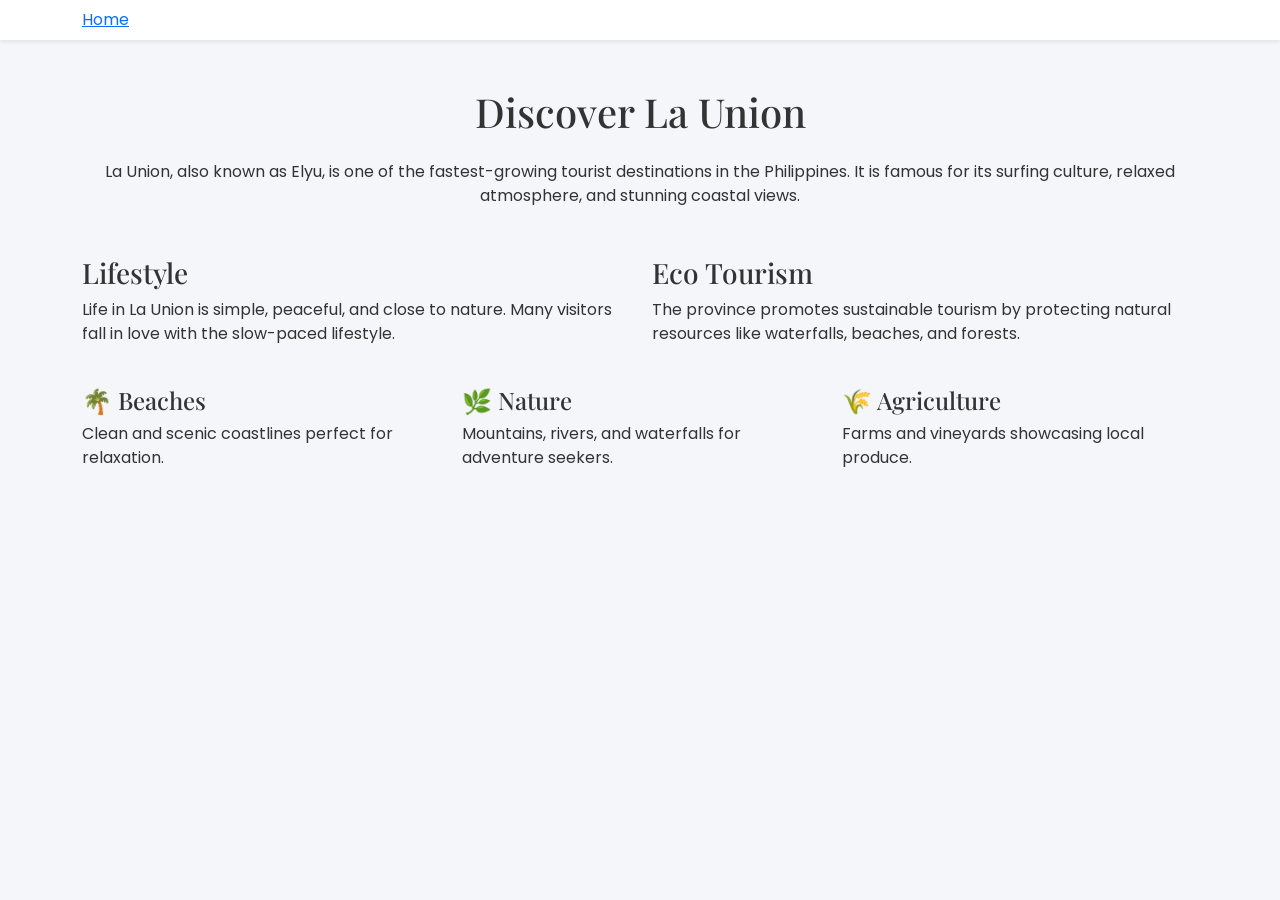
==== about.html @ d93eab06 "Add files via upload" ====
<!DOCTYPE html>
<html lang="en">
<head>
<meta charset="UTF-8">
<meta name="viewport" content="width=device-width, initial-scale=1.0">
<title>About</title>
<link href="https://cdn.jsdelivr.net/npm/bootstrap@5.3.0/dist/css/bootstrap.min.css" rel="stylesheet">
<link rel="stylesheet" href="styles.css">
</head>

<body>

<nav class="navbar navbar-expand-lg bg-white shadow-sm">
<div class="container">
<a href="index.html">Home</a>
</div>
</nav>

<main class="container py-5">

<h1 class="text-center mb-4">Discover La Union</h1>

<p class="text-center">
La Union, also known as Elyu, is one of the fastest-growing tourist destinations in the Philippines. 
It is famous for its surfing culture, relaxed atmosphere, and stunning coastal views.
</p>

<div class="row mt-5">
<div class="col-md-6">
<h3>Lifestyle</h3>
<p>
Life in La Union is simple, peaceful, and close to nature. Many visitors fall in love with the slow-paced lifestyle.
</p>
</div>

<div class="col-md-6">
<h3>Eco Tourism</h3>
<p>
The province promotes sustainable tourism by protecting natural resources like waterfalls, beaches, and forests.
</p>
</div>
</div>

<div class="row mt-4">
<div class="col-md-4">
<h4>🌴 Beaches</h4>
<p>Clean and scenic coastlines perfect for relaxation.</p>
</div>
<div class="col-md-4">
<h4>🌿 Nature</h4>
<p>Mountains, rivers, and waterfalls for adventure seekers.</p>
</div>
<div class="col-md-4">
<h4>🌾 Agriculture</h4>
<p>Farms and vineyards showcasing local produce.</p>
</div>
</div>

</main>

</body>
</html>
---- styles.css ----
@import url('https://fonts.googleapis.com/css2?family=Playfair+Display:wght@400;700&family=Poppins:wght@300;400;600&display=swap');

:root {
    --primary: #ff7a00;
    --dark: #1e1e1e;
    --light: #ffffff;
    --bg: #f4f6f9;
}

body {
    font-family: 'Poppins', sans-serif;
    background: var(--bg);
    color: #333;
}
 
h1, h2, h3, h4 {
    font-family: 'Playfair Display', serif;
}
 
.navbar {
    backdrop-filter: blur(10px);
}
.nav-link {
    font-weight: 600;
    letter-spacing: 1px;
    position: relative;
}
.nav-link::after {
    content: '';
    width: 0%;
    height: 2px;
    background: var(--primary);
    position: absolute;
    bottom: 0;
    left: 0;
    transition: 0.3s;
}
.nav-link:hover::after {
    width: 100%;
}
 
.hero-home {
    background: linear-gradient(rgba(0,0,0,0.5), rgba(0,0,0,0.5)),
    url('https://images.unsplash.com/photo-1507525428034-b723cf961d3e?w=1600') center/cover;
    height: 90vh;
    display: flex;
    align-items: center;
    justify-content: center;
    color: white;
    text-align: center;
}

.hero-home h1 {
    font-size: 4rem;
    animation: fadeInDown 1s ease;
}

.hero-home p {
    animation: fadeInUp 1.2s ease;
}
 
.btn-custom {
    background: linear-gradient(135deg, #ff7a00, #ffae42);
    border: none;
    border-radius: 50px;
    padding: 12px 35px;
    font-weight: bold;
    transition: 0.3s;
}
.btn-custom:hover {
    transform: translateY(-3px);
    box-shadow: 0 8px 20px rgba(0,0,0,0.2);
}
 
.image-card {
    position: relative;
    overflow: hidden;
    border-radius: 20px;
    transition: 0.4s;
}
.image-card img {
    width: 100%;
    height: 260px;
    object-fit: cover;
    transition: 0.4s;
}
.image-card:hover img {
    transform: scale(1.1);
}
.image-card:hover {
    transform: translateY(-5px);
}

.image-card-caption {
    position: absolute;
    bottom: 0;
    width: 100%;
    padding: 20px;
    color: white;
    background: linear-gradient(transparent, rgba(0,0,0,0.8));
}
 
.activity-pill {
    background: linear-gradient(135deg, #ff7a00, #ffae42);
    border-radius: 50px;
    padding: 15px;
    text-align: center;
    color: white;
    font-weight: bold;
    transition: 0.3s;
    cursor: pointer;
}
.activity-pill:hover {
    transform: scale(1.05);
}
 
.glass {
    background: rgba(255,255,255,0.2);
    backdrop-filter: blur(15px);
    border-radius: 15px;
}
 
footer {
    background: var(--dark);
}
 
@keyframes fadeInDown {
    from {opacity: 0; transform: translateY(-30px);}
    to {opacity: 1; transform: translateY(0);}
}
@keyframes fadeInUp {
    from {opacity: 0; transform: translateY(30px);}
    to {opacity: 1; transform: translateY(0);}
}
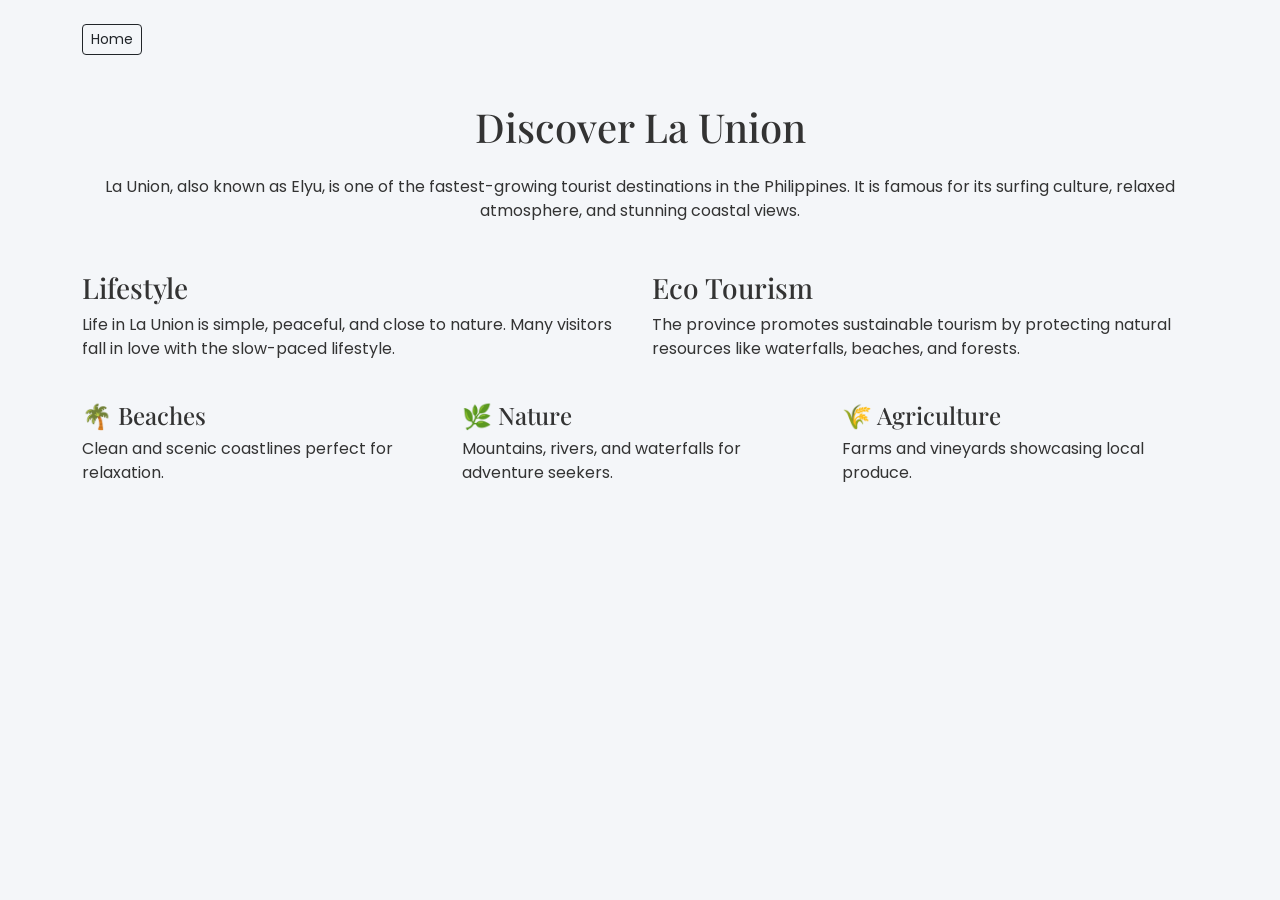
==== commit 9ae5e2c8: "Update about.html" ====
--- a/about.html
+++ b/about.html
@@ -9,15 +9,11 @@
 </head>
 
 <body>
-
-<nav class="navbar navbar-expand-lg bg-white shadow-sm">
-<div class="container">
-<a href="index.html">Home</a>
+<div class="container pt-4">
+    <a href="index.html" class="btn btn-outline-dark btn-sm">Home</a>
 </div>
-</nav>
 
 <main class="container py-5">
-
 <h1 class="text-center mb-4">Discover La Union</h1>
 
 <p class="text-center">
@@ -26,37 +22,31 @@
 </p>
 
 <div class="row mt-5">
-<div class="col-md-6">
-<h3>Lifestyle</h3>
-<p>
-Life in La Union is simple, peaceful, and close to nature. Many visitors fall in love with the slow-paced lifestyle.
-</p>
-</div>
+    <div class="col-md-6">
+        <h3>Lifestyle</h3>
+        <p>Life in La Union is simple, peaceful, and close to nature. Many visitors fall in love with the slow-paced lifestyle.</p>
+    </div>
 
-<div class="col-md-6">
-<h3>Eco Tourism</h3>
-<p>
-The province promotes sustainable tourism by protecting natural resources like waterfalls, beaches, and forests.
-</p>
-</div>
+    <div class="col-md-6">
+        <h3>Eco Tourism</h3>
+        <p>The province promotes sustainable tourism by protecting natural resources like waterfalls, beaches, and forests.</p>
+    </div>
 </div>
 
 <div class="row mt-4">
-<div class="col-md-4">
-<h4>🌴 Beaches</h4>
-<p>Clean and scenic coastlines perfect for relaxation.</p>
+    <div class="col-md-4">
+        <h4>🌴 Beaches</h4>
+        <p>Clean and scenic coastlines perfect for relaxation.</p>
+    </div>
+    <div class="col-md-4">
+        <h4>🌿 Nature</h4>
+        <p>Mountains, rivers, and waterfalls for adventure seekers.</p>
+    </div>
+    <div class="col-md-4">
+        <h4>🌾 Agriculture</h4>
+        <p>Farms and vineyards showcasing local produce.</p>
+    </div>
 </div>
-<div class="col-md-4">
-<h4>🌿 Nature</h4>
-<p>Mountains, rivers, and waterfalls for adventure seekers.</p>
-</div>
-<div class="col-md-4">
-<h4>🌾 Agriculture</h4>
-<p>Farms and vineyards showcasing local produce.</p>
-</div>
-</div>
-
 </main>
-
 </body>
-</html>+</html>
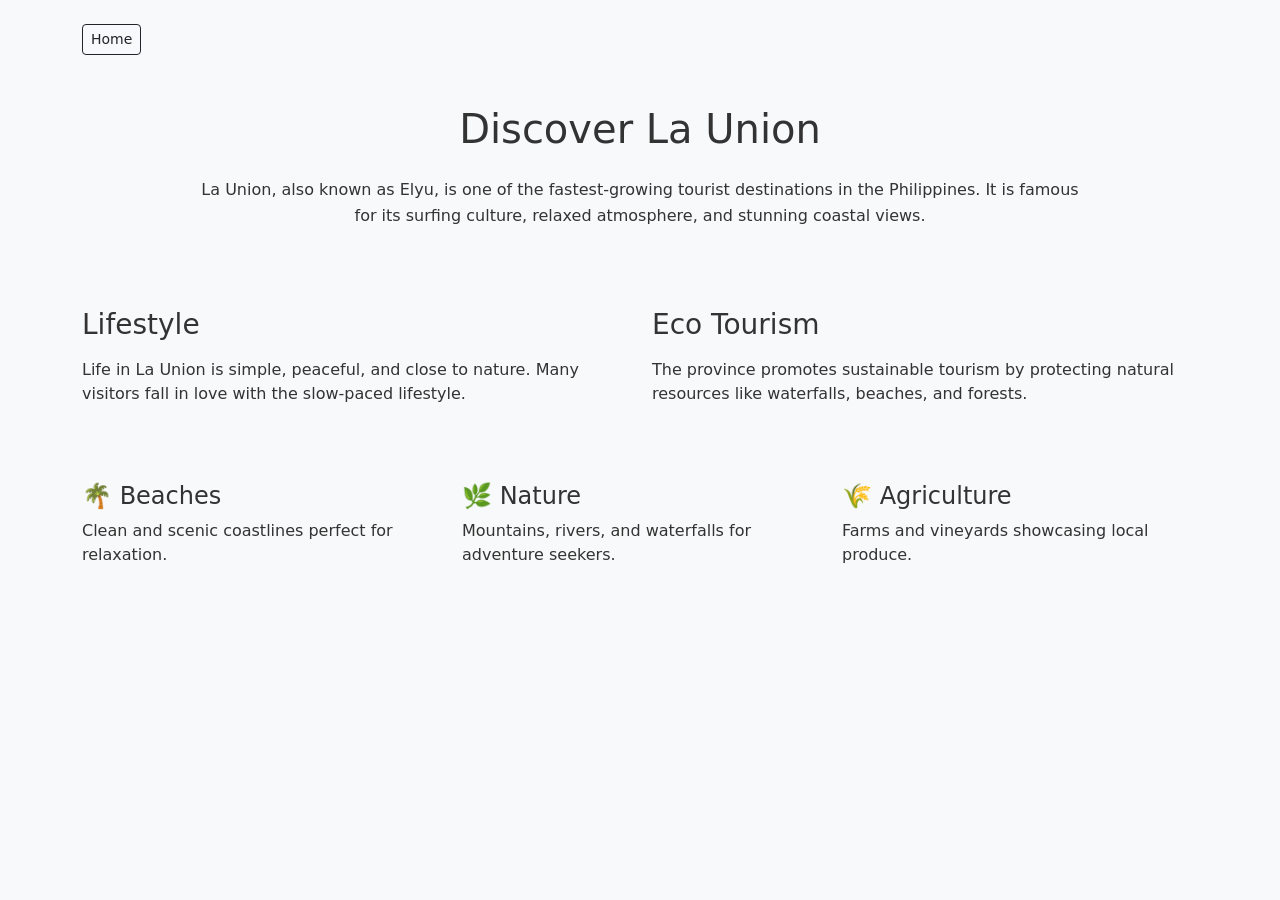
==== commit fba8753c: "Update about.html" ====
--- a/about.html
+++ b/about.html
@@ -1,11 +1,19 @@
 <!DOCTYPE html>
 <html lang="en">
 <head>
-<meta charset="UTF-8">
-<meta name="viewport" content="width=device-width, initial-scale=1.0">
-<title>About</title>
-<link href="https://cdn.jsdelivr.net/npm/bootstrap@5.3.0/dist/css/bootstrap.min.css" rel="stylesheet">
-<link rel="stylesheet" href="styles.css">
+    <meta charset="UTF-8">
+    <meta name="viewport" content="width=device-width, initial-scale=1.0">
+    <title>About</title>
+    <link href="https://cdn.jsdelivr.net/npm/bootstrap@5.3.0/dist/css/bootstrap.min.css" rel="stylesheet">
+    <style>
+        /* Essential CSS to match the image's specific text weight and spacing */
+        body { background-color: #f8f9fa; color: #333; }
+        .hero-p { max-width: 900px; margin: 0 auto; line-height: 1.6; }
+        h1 { font-weight: 400; margin-top: 50px; }
+        h3, h4 { font-weight: 400; }
+        .row-gap { margin-top: 80px; } /* Large gap before the Lifestyle/Eco section */
+        .feature-gap { margin-top: 60px; } /* Gap before the Beaches/Nature/Agri section */
+    </style>
 </head>
 
 <body>
@@ -13,40 +21,40 @@
     <a href="index.html" class="btn btn-outline-dark btn-sm">Home</a>
 </div>
 
-<main class="container py-5">
-<h1 class="text-center mb-4">Discover La Union</h1>
-
-<p class="text-center">
-La Union, also known as Elyu, is one of the fastest-growing tourist destinations in the Philippines. 
-It is famous for its surfing culture, relaxed atmosphere, and stunning coastal views.
-</p>
-
-<div class="row mt-5">
-    <div class="col-md-6">
-        <h3>Lifestyle</h3>
-        <p>Life in La Union is simple, peaceful, and close to nature. Many visitors fall in love with the slow-paced lifestyle.</p>
+<main class="container">
+    <div class="text-center">
+        <h1 class="mb-4">Discover La Union</h1>
+        <p class="hero-p">
+            La Union, also known as Elyu, is one of the fastest-growing tourist destinations in the Philippines. 
+            It is famous for its surfing culture, relaxed atmosphere, and stunning coastal views.
+        </p>
     </div>
 
-    <div class="col-md-6">
-        <h3>Eco Tourism</h3>
-        <p>The province promotes sustainable tourism by protecting natural resources like waterfalls, beaches, and forests.</p>
+    <div class="row row-gap">
+        <div class="col-md-6">
+            <h3 class="mb-3">Lifestyle</h3>
+            <p class="pe-md-5">Life in La Union is simple, peaceful, and close to nature. Many visitors fall in love with the slow-paced lifestyle.</p>
+        </div>
+        <div class="col-md-6">
+            <h3 class="mb-3">Eco Tourism</h3>
+            <p>The province promotes sustainable tourism by protecting natural resources like waterfalls, beaches, and forests.</p>
+        </div>
     </div>
-</div>
 
-<div class="row mt-4">
-    <div class="col-md-4">
-        <h4>🌴 Beaches</h4>
-        <p>Clean and scenic coastlines perfect for relaxation.</p>
+    <div class="row feature-gap pb-5">
+        <div class="col-md-4">
+            <h4 class="mb-2">🌴 Beaches</h4>
+            <p>Clean and scenic coastlines perfect for relaxation.</p>
+        </div>
+        <div class="col-md-4">
+            <h4 class="mb-2">🌿 Nature</h4>
+            <p>Mountains, rivers, and waterfalls for adventure seekers.</p>
+        </div>
+        <div class="col-md-4">
+            <h4 class="mb-2">🌾 Agriculture</h4>
+            <p>Farms and vineyards showcasing local produce.</p>
+        </div>
     </div>
-    <div class="col-md-4">
-        <h4>🌿 Nature</h4>
-        <p>Mountains, rivers, and waterfalls for adventure seekers.</p>
-    </div>
-    <div class="col-md-4">
-        <h4>🌾 Agriculture</h4>
-        <p>Farms and vineyards showcasing local produce.</p>
-    </div>
-</div>
 </main>
 </body>
 </html>
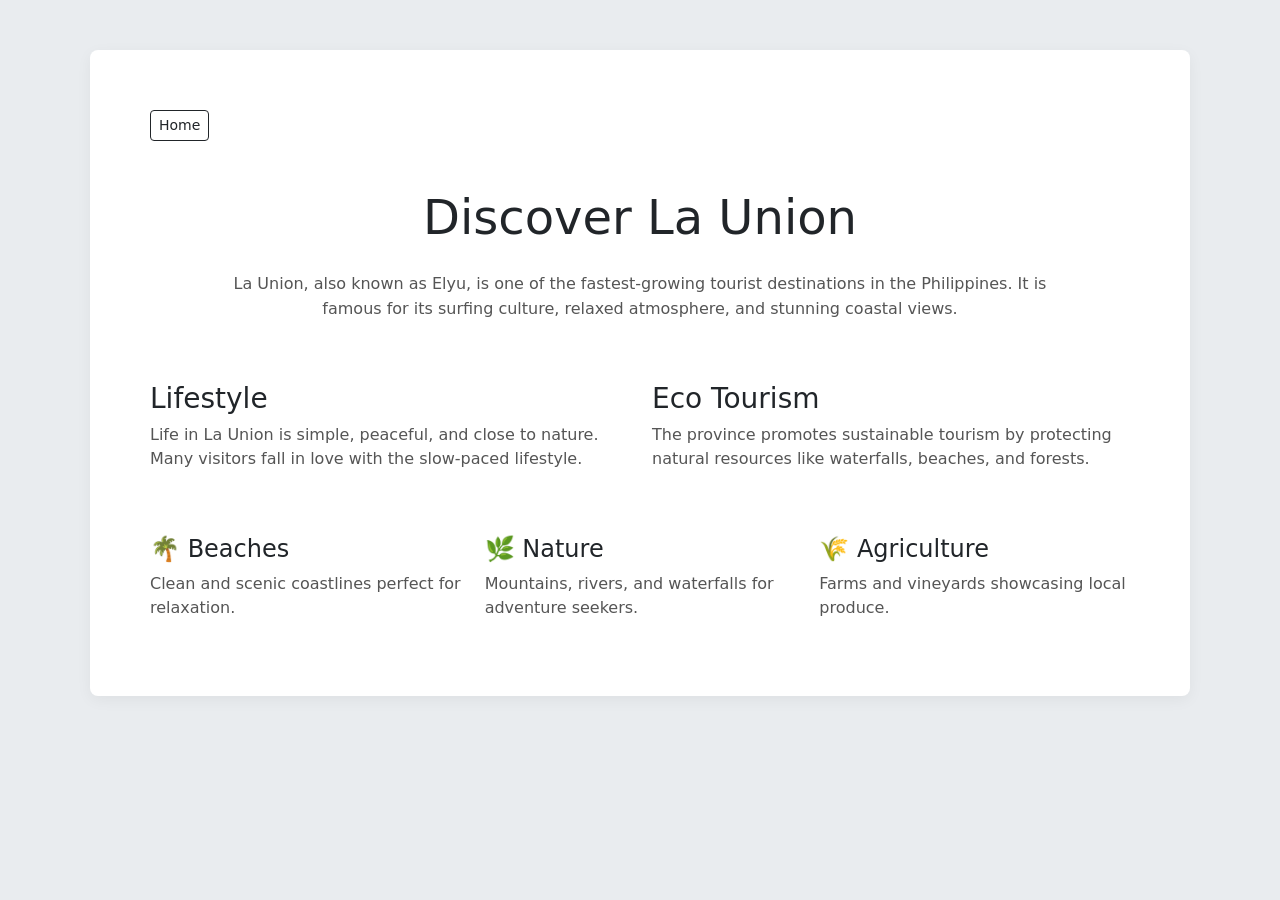
==== commit bb61c428: "Update about.html" ====
--- a/about.html
+++ b/about.html
@@ -3,58 +3,89 @@
 <head>
     <meta charset="UTF-8">
     <meta name="viewport" content="width=device-width, initial-scale=1.0">
-    <title>About</title>
+    <title>About La Union</title>
     <link href="https://cdn.jsdelivr.net/npm/bootstrap@5.3.0/dist/css/bootstrap.min.css" rel="stylesheet">
     <style>
-        /* Essential CSS to match the image's specific text weight and spacing */
-        body { background-color: #f8f9fa; color: #333; }
-        .hero-p { max-width: 900px; margin: 0 auto; line-height: 1.6; }
-        h1 { font-weight: 400; margin-top: 50px; }
-        h3, h4 { font-weight: 400; }
-        .row-gap { margin-top: 80px; } /* Large gap before the Lifestyle/Eco section */
-        .feature-gap { margin-top: 60px; } /* Gap before the Beaches/Nature/Agri section */
+        body {
+            background-color: #e9ecef; /* Darker background to make the box pop */
+            padding: 50px 0;
+        }
+
+        /* The "Box" Container */
+        .content-box {
+            background-color: #ffffff;
+            max-width: 1100px;
+            margin: 0 auto;
+            padding: 60px;
+            border-radius: 8px;
+            box-shadow: 0 4px 15px rgba(0,0,0,0.05);
+        }
+
+        /* Spacing Adjustments */
+        .hero-text {
+            max-width: 850px;
+            margin: 0 auto 60px auto;
+            line-height: 1.6;
+        }
+
+        .section-spacing {
+            margin-top: 50px;
+        }
+
+        h1, h3, h4 {
+            font-weight: 500;
+        }
+
+        p {
+            color: #555;
+        }
     </style>
 </head>
+<body>
 
-<body>
-<div class="container pt-4">
-    <a href="index.html" class="btn btn-outline-dark btn-sm">Home</a>
-</div>
+<div class="container">
+    <div class="content-box">
+        
+        <div class="mb-5">
+            <a href="index.html" class="btn btn-outline-dark btn-sm">Home</a>
+        </div>
 
-<main class="container">
-    <div class="text-center">
-        <h1 class="mb-4">Discover La Union</h1>
-        <p class="hero-p">
-            La Union, also known as Elyu, is one of the fastest-growing tourist destinations in the Philippines. 
-            It is famous for its surfing culture, relaxed atmosphere, and stunning coastal views.
-        </p>
+        <div class="text-center">
+            <h1 class="display-5 mb-4">Discover La Union</h1>
+            <p class="hero-text">
+                La Union, also known as Elyu, is one of the fastest-growing tourist destinations in the Philippines. 
+                It is famous for its surfing culture, relaxed atmosphere, and stunning coastal views.
+            </p>
+        </div>
+
+        <div class="row section-spacing">
+            <div class="col-md-6 mb-4">
+                <h3>Lifestyle</h3>
+                <p>Life in La Union is simple, peaceful, and close to nature. Many visitors fall in love with the slow-paced lifestyle.</p>
+            </div>
+            <div class="col-md-6 mb-4">
+                <h3>Eco Tourism</h3>
+                <p>The province promotes sustainable tourism by protecting natural resources like waterfalls, beaches, and forests.</p>
+            </div>
+        </div>
+
+        <div class="row mt-4">
+            <div class="col-md-4">
+                <h4>🌴 Beaches</h4>
+                <p>Clean and scenic coastlines perfect for relaxation.</p>
+            </div>
+            <div class="col-md-4">
+                <h4>🌿 Nature</h4>
+                <p>Mountains, rivers, and waterfalls for adventure seekers.</p>
+            </div>
+            <div class="col-md-4">
+                <h4>🌾 Agriculture</h4>
+                <p>Farms and vineyards showcasing local produce.</p>
+            </div>
+        </div>
+
+    </div> 
     </div>
 
-    <div class="row row-gap">
-        <div class="col-md-6">
-            <h3 class="mb-3">Lifestyle</h3>
-            <p class="pe-md-5">Life in La Union is simple, peaceful, and close to nature. Many visitors fall in love with the slow-paced lifestyle.</p>
-        </div>
-        <div class="col-md-6">
-            <h3 class="mb-3">Eco Tourism</h3>
-            <p>The province promotes sustainable tourism by protecting natural resources like waterfalls, beaches, and forests.</p>
-        </div>
-    </div>
-
-    <div class="row feature-gap pb-5">
-        <div class="col-md-4">
-            <h4 class="mb-2">🌴 Beaches</h4>
-            <p>Clean and scenic coastlines perfect for relaxation.</p>
-        </div>
-        <div class="col-md-4">
-            <h4 class="mb-2">🌿 Nature</h4>
-            <p>Mountains, rivers, and waterfalls for adventure seekers.</p>
-        </div>
-        <div class="col-md-4">
-            <h4 class="mb-2">🌾 Agriculture</h4>
-            <p>Farms and vineyards showcasing local produce.</p>
-        </div>
-    </div>
-</main>
 </body>
 </html>
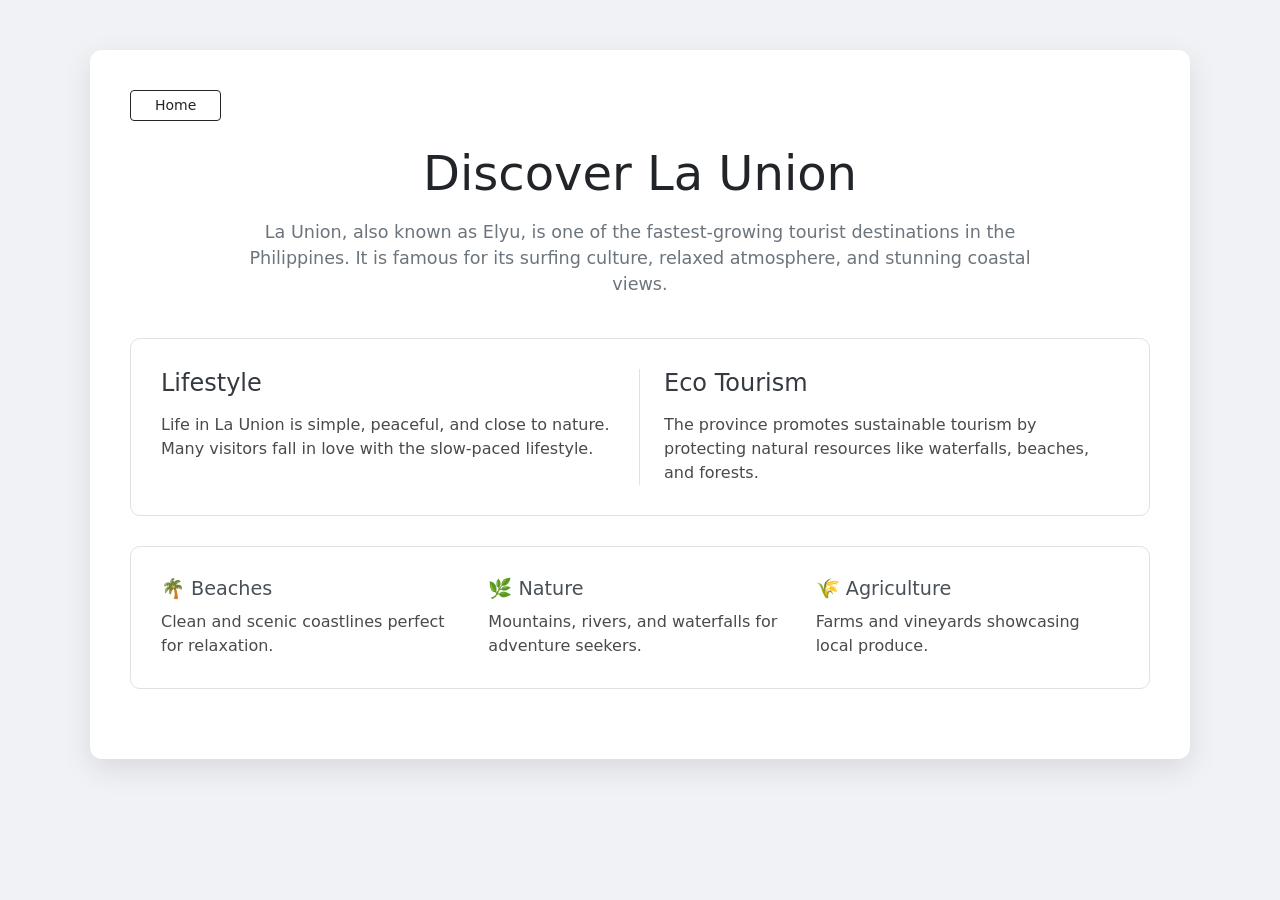
==== commit 837e0725: "Update about.html" ====
--- a/about.html
+++ b/about.html
@@ -1,91 +1,103 @@
-<!DOCTYPE html>
-<html lang="en">
-<head>
-    <meta charset="UTF-8">
-    <meta name="viewport" content="width=device-width, initial-scale=1.0">
-    <title>About La Union</title>
-    <link href="https://cdn.jsdelivr.net/npm/bootstrap@5.3.0/dist/css/bootstrap.min.css" rel="stylesheet">
-    <style>
-        body {
-            background-color: #e9ecef; /* Darker background to make the box pop */
-            padding: 50px 0;
-        }
-
-        /* The "Box" Container */
-        .content-box {
-            background-color: #ffffff;
-            max-width: 1100px;
-            margin: 0 auto;
-            padding: 60px;
-            border-radius: 8px;
-            box-shadow: 0 4px 15px rgba(0,0,0,0.05);
-        }
-
-        /* Spacing Adjustments */
-        .hero-text {
-            max-width: 850px;
-            margin: 0 auto 60px auto;
-            line-height: 1.6;
-        }
-
-        .section-spacing {
-            margin-top: 50px;
-        }
-
-        h1, h3, h4 {
-            font-weight: 500;
-        }
-
-        p {
-            color: #555;
-        }
-    </style>
-</head>
-<body>
-
-<div class="container">
-    <div class="content-box">
-        
-        <div class="mb-5">
-            <a href="index.html" class="btn btn-outline-dark btn-sm">Home</a>
-        </div>
-
-        <div class="text-center">
-            <h1 class="display-5 mb-4">Discover La Union</h1>
-            <p class="hero-text">
-                La Union, also known as Elyu, is one of the fastest-growing tourist destinations in the Philippines. 
-                It is famous for its surfing culture, relaxed atmosphere, and stunning coastal views.
-            </p>
-        </div>
-
-        <div class="row section-spacing">
-            <div class="col-md-6 mb-4">
-                <h3>Lifestyle</h3>
-                <p>Life in La Union is simple, peaceful, and close to nature. Many visitors fall in love with the slow-paced lifestyle.</p>
-            </div>
-            <div class="col-md-6 mb-4">
-                <h3>Eco Tourism</h3>
-                <p>The province promotes sustainable tourism by protecting natural resources like waterfalls, beaches, and forests.</p>
-            </div>
-        </div>
-
-        <div class="row mt-4">
-            <div class="col-md-4">
-                <h4>🌴 Beaches</h4>
-                <p>Clean and scenic coastlines perfect for relaxation.</p>
-            </div>
-            <div class="col-md-4">
-                <h4>🌿 Nature</h4>
-                <p>Mountains, rivers, and waterfalls for adventure seekers.</p>
-            </div>
-            <div class="col-md-4">
-                <h4>🌾 Agriculture</h4>
-                <p>Farms and vineyards showcasing local produce.</p>
-            </div>
-        </div>
-
-    </div> 
-    </div>
-
-</body>
-</html>
+<!DOCTYPE html>
+<html lang="en">
+<head>
+    <meta charset="UTF-8">
+    <meta name="viewport" content="width=device-width, initial-scale=1.0">
+    <title>About La Union</title>
+    <link href="https://cdn.jsdelivr.net/npm/bootstrap@5.3.0/dist/css/bootstrap.min.css" rel="stylesheet">
+    <style>
+        body {
+            background-color: #f0f2f5;
+            padding: 50px 0;
+        }
+
+        /* Main Outer Container */
+        .content-box {
+            background-color: #ffffff;
+            max-width: 1100px;
+            margin: 0 auto;
+            padding: 40px;
+            border-radius: 12px;
+            box-shadow: 0 10px 30px rgba(0,0,0,0.1);
+        }
+
+        /* Visible Boxes for the Content */
+        .visible-card {
+            background-color: #ffffff;
+            border: 1px solid #dee2e6;
+            border-radius: 10px;
+            padding: 30px;
+            margin-bottom: 30px;
+            transition: transform 0.2s;
+        }
+
+        .visible-card:hover {
+            border-color: #adb5bd;
+        }
+
+        .hero-text {
+            max-width: 800px;
+            margin: 0 auto 40px auto;
+            color: #6c757d;
+            font-size: 1.1rem;
+        }
+
+        h1 { font-weight: 700; color: #212529; }
+        h3 { font-size: 1.5rem; color: #343a40; margin-bottom: 15px; }
+        h4 { font-size: 1.2rem; color: #495057; margin-bottom: 10px; }
+        p { margin-bottom: 0; color: #4a4a4a; }
+
+    </style>
+</head>
+<body>
+
+<div class="container">
+    <div class="content-box">
+        
+        <div class="mb-4">
+            <a href="index.html" class="btn btn-outline-dark btn-sm px-4">Home</a>
+        </div>
+
+        <div class="text-center">
+            <h1 class="display-5 mb-3">Discover La Union</h1>
+            <p class="hero-text">
+                La Union, also known as Elyu, is one of the fastest-growing tourist destinations in the Philippines. 
+                It is famous for its surfing culture, relaxed atmosphere, and stunning coastal views.
+            </p>
+        </div>
+
+        <div class="visible-card">
+            <div class="row">
+                <div class="col-md-6 border-end">
+                    <h3>Lifestyle</h3>
+                    <p>Life in La Union is simple, peaceful, and close to nature. Many visitors fall in love with the slow-paced lifestyle.</p>
+                </div>
+                <div class="col-md-6 ps-md-4">
+                    <h3>Eco Tourism</h3>
+                    <p>The province promotes sustainable tourism by protecting natural resources like waterfalls, beaches, and forests.</p>
+                </div>
+            </div>
+        </div>
+
+        <div class="visible-card">
+            <div class="row g-4 text-center text-md-start">
+                <div class="col-md-4">
+                    <h4>🌴 Beaches</h4>
+                    <p>Clean and scenic coastlines perfect for relaxation.</p>
+                </div>
+                <div class="col-md-4">
+                    <h4>🌿 Nature</h4>
+                    <p>Mountains, rivers, and waterfalls for adventure seekers.</p>
+                </div>
+                <div class="col-md-4">
+                    <h4>🌾 Agriculture</h4>
+                    <p>Farms and vineyards showcasing local produce.</p>
+                </div>
+            </div>
+        </div>
+
+    </div> 
+</div>
+
+</body>
+</html>
